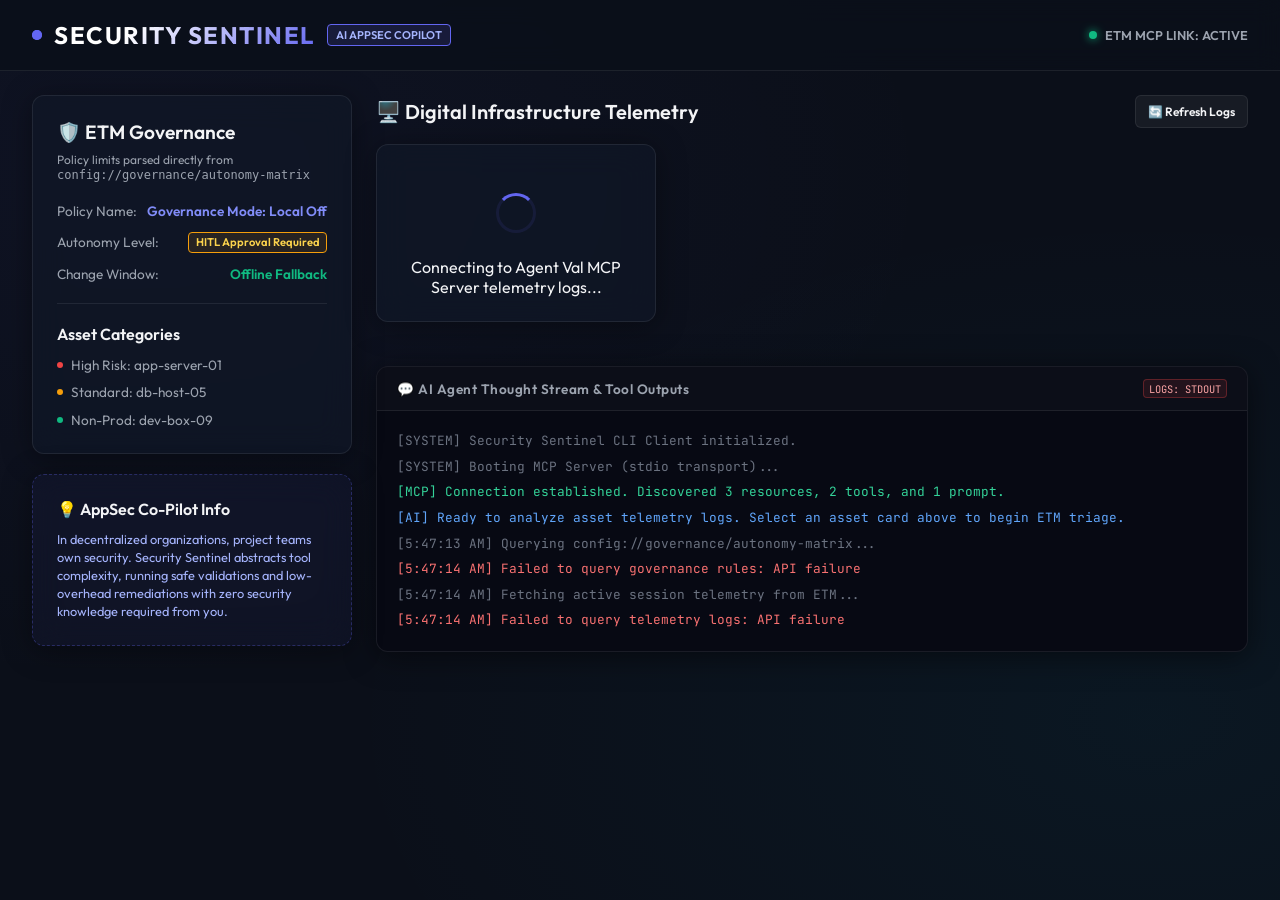
==== static/index.html @ 39149df4 "Implement Security Sentinel Web GUI dashboard and Python HTTP MCP backend orchestrator" ====
<!DOCTYPE html>
<html lang="en">
<head>
  <meta charset="UTF-8">
  <meta name="viewport" content="width=device-width, initial-scale=1.0">
  <title>Security Sentinel - AI AppSec Dashboard</title>
  <!-- Google Fonts for premium modern typography -->
  <link rel="preconnect" href="https://fonts.googleapis.com">
  <link rel="preconnect" href="https://fonts.gstatic.com" crossorigin>
  <link href="https://fonts.googleapis.com/css2?family=Outfit:wght@300;400;600;700&family=JetBrains+Mono:wght@400;700&display=swap" rel="stylesheet">
  <link rel="stylesheet" href="styles.css">
</head>
<body>

  <!-- Premium Glassmorphic Header -->
  <header class="app-header">
    <div class="header-logo">
      <span class="pulse-icon"></span>
      <h1>SECURITY SENTINEL</h1>
      <span class="badge">AI AppSec Copilot</span>
    </div>
    <div class="system-status">
      <span class="status-dot green"></span>
      <span>ETM MCP LINK: ACTIVE</span>
    </div>
  </header>

  <!-- Main Grid Layout -->
  <main class="dashboard-container">
    
    <!-- Left Sidebar: Policy & Governance -->
    <aside class="sidebar">
      <div class="card glass">
        <h2>🛡️ ETM Governance</h2>
        <p class="section-desc">Policy limits parsed directly from <code>config://governance/autonomy-matrix</code></p>
        
        <div class="policy-item">
          <span class="policy-label">Policy Name:</span>
          <span id="gov-policy-name" class="policy-value font-highlight">Loading...</span>
        </div>
        <div class="policy-item">
          <span class="policy-label">Autonomy Level:</span>
          <span class="policy-value badge-warning">HITL Approval Required</span>
        </div>
        <div class="policy-item">
          <span class="policy-label">Change Window:</span>
          <span id="gov-change-window" class="policy-value font-success">Loading...</span>
        </div>
        
        <hr class="card-divider">
        
        <h3>Asset Categories</h3>
        <div class="category-list">
          <div class="category-item">
            <span class="cat-dot red"></span>
            <span>High Risk: app-server-01</span>
          </div>
          <div class="category-item">
            <span class="cat-dot yellow"></span>
            <span>Standard: db-host-05</span>
          </div>
          <div class="category-item">
            <span class="cat-dot green"></span>
            <span>Non-Prod: dev-box-09</span>
          </div>
        </div>
      </div>

      <div class="card glass developer-notice">
        <h3>💡 AppSec Co-Pilot Info</h3>
        <p>In decentralized organizations, project teams own security. Security Sentinel abstracts tool complexity, running safe validations and low-overhead remediations with zero security knowledge required from you.</p>
      </div>
    </aside>

    <!-- Center Content: Assets & Console -->
    <section class="main-content">
      
      <!-- Telemetry Cards Grid -->
      <div class="assets-grid-header">
        <h2>🖥️ Digital Infrastructure Telemetry</h2>
        <button id="btn-refresh" class="btn btn-secondary">🔄 Refresh Logs</button>
      </div>
      
      <div class="assets-container">
        <!-- Telemetry Cards will be injected dynamically here -->
        <div id="assets-loading" class="card glass text-center">
          <div class="spinner"></div>
          <p>Connecting to Agent Val MCP Server telemetry logs...</p>
        </div>
      </div>

      <!-- Real-Time AI Agent Console -->
      <div class="console-section">
        <div class="console-header">
          <h3>💬 AI Agent Thought Stream & Tool Outputs</h3>
          <span class="badge-console">LOGS: STDOUT</span>
        </div>
        <div id="console-logs" class="console-body">
          <div class="log-line sys">[SYSTEM] Security Sentinel CLI Client initialized.</div>
          <div class="log-line sys">[SYSTEM] Booting MCP Server (stdio transport)...</div>
          <div class="log-line success">[MCP] Connection established. Discovered 3 resources, 2 tools, and 1 prompt.</div>
          <div class="log-line info">[AI] Ready to analyze asset telemetry logs. Select an asset card above to begin ETM triage.</div>
        </div>
      </div>

    </section>
  </main>

  <!-- HITL Approval Modal (Pre-Flight Blast Radius Assessment) -->
  <div id="hitl-modal" class="modal-overlay hidden">
    <div class="modal-container glass">
      
      <div class="modal-header">
        <h2>⚠️ Human-in-the-Loop Approval Required</h2>
        <button id="btn-close-modal" class="btn-close">&times;</button>
      </div>
      
      <div class="modal-body">
        <div class="validation-status-card">
          <div class="status-badge-container">
            <span class="status-badge verified">✔️ TruConfirm Exploit Verified</span>
          </div>
          <p><strong>TruConfirm</strong> successfully performed a safe execution check and confirmed active exploit path viability. <strong>Vulnerability is active and exploitable on this host.</strong></p>
        </div>

        <h3>🔍 Cryptographic Exploit Evidence</h3>
        <pre id="exploit-evidence" class="evidence-box">Loading validation evidence...</pre>

        <h3>📋 Pre-Flight Blast Radius Assessment</h3>
        <div class="blast-radius-box">
          <div class="blast-item">
            <strong>Target Asset:</strong> <span id="modal-asset-id" class="font-highlight">app-server-01</span>
          </div>
          <div class="blast-item">
            <strong>Active Threat:</strong> <span id="modal-cve-id" class="font-warning">CVE-2024-4577</span>
          </div>
          <div class="blast-item">
            <strong>Qualys Agent Footprint:</strong> <span class="font-success">RAM &lt; 5MB, CPU &lt; 0.5%</span> (Zero performance impact to active connections)
          </div>
          <div class="blast-item">
            <strong>SLA Downtime risk:</strong> <span class="font-success">None</span> (Zero-downtime hot-patch applied statefully)
          </div>
        </div>

        <div class="form-group">
          <label for="change-ticket-id"><strong>Change Control Ticket ID (Auditing Required):</strong></label>
          <input type="text" id="change-ticket-id" value="CC-9942" placeholder="e.g., CC-1002" class="form-control">
        </div>
      </div>

      <div class="modal-footer">
        <button id="btn-decline" class="btn btn-secondary">Decline & Quarantine</button>
        <button id="btn-approve" class="btn btn-primary">Authorize Patch Execution</button>
      </div>

    </div>
  </div>

  <script src="app.js"></script>
</body>
</html>
---- static/styles.css ----
/* ==============================================================================
   Security Sentinel GUI Styling System - Cyberpunk Glassmorphic Theme
   ============================================================================== */

:root {
  --bg-color: #0b0f19;
  --card-bg: rgba(17, 24, 39, 0.7);
  --card-border: rgba(255, 255, 255, 0.08);
  --text-main: #f3f4f6;
  --text-muted: #9ca3af;
  
  --primary: #6366f1;       /* Indigo */
  --primary-hover: #4f46e5;
  --success: #10b981;       /* Emerald */
  --success-glow: rgba(16, 185, 129, 0.2);
  --warning: #f59e0b;       /* Amber */
  --warning-glow: rgba(245, 158, 11, 0.2);
  --danger: #ef4444;        /* Crimson */
  --danger-glow: rgba(239, 68, 68, 0.2);
  --info: #06b6d4;          /* Cyan */
  --info-glow: rgba(6, 182, 212, 0.2);
  
  --font-sans: 'Outfit', sans-serif;
  --font-mono: 'JetBrains Mono', monospace;
}

* {
  box-sizing: border-box;
  margin: 0;
  padding: 0;
}

body {
  background-color: var(--bg-color);
  background-image: 
    radial-gradient(at 10% 20%, rgba(99, 102, 241, 0.05) 0px, transparent 50%),
    radial-gradient(at 90% 80%, rgba(6, 182, 212, 0.05) 0px, transparent 50%);
  color: var(--text-main);
  font-family: var(--font-sans);
  min-height: 100vh;
  display: flex;
  flex-direction: column;
  overflow-x: hidden;
}

/* ==============================================================================
   1. Header Styling
   ============================================================================== */

.app-header {
  display: flex;
  justify-content: space-between;
  align-items: center;
  padding: 1.25rem 2rem;
  background: rgba(11, 15, 25, 0.8);
  backdrop-filter: blur(12px);
  border-bottom: 1px solid var(--card-border);
  position: sticky;
  top: 0;
  z-index: 10;
}

.header-logo {
  display: flex;
  align-items: center;
  gap: 0.75rem;
}

.header-logo h1 {
  font-size: 1.5rem;
  font-weight: 700;
  letter-spacing: 1.5px;
  background: linear-gradient(135deg, #ffffff 30%, var(--primary) 100%);
  -webkit-background-clip: text;
  -webkit-text-fill-color: transparent;
}

.badge {
  background: rgba(99, 102, 241, 0.15);
  border: 1px solid var(--primary);
  color: #a5b4fc;
  font-size: 0.7rem;
  padding: 0.2rem 0.5rem;
  border-radius: 4px;
  font-weight: 600;
  text-transform: uppercase;
}

.system-status {
  display: flex;
  align-items: center;
  gap: 0.5rem;
  font-size: 0.8rem;
  font-weight: 600;
  color: var(--text-muted);
}

.status-dot {
  width: 8px;
  height: 8px;
  border-radius: 50%;
  display: inline-block;
}

.status-dot.green {
  background-color: var(--success);
  box-shadow: 0 0 10px var(--success);
}

.pulse-icon {
  width: 10px;
  height: 10px;
  background-color: var(--primary);
  border-radius: 50%;
  position: relative;
}

.pulse-icon::after {
  content: '';
  width: 100%;
  height: 100%;
  background-color: var(--primary);
  border-radius: 50%;
  position: absolute;
  top: 0;
  left: 0;
  animation: pulse 2s infinite;
}

@keyframes pulse {
  0% { transform: scale(1); opacity: 0.8; }
  100% { transform: scale(2.5); opacity: 0; }
}

/* ==============================================================================
   2. Main Layout Grid
   ============================================================================== */

.dashboard-container {
  display: grid;
  grid-template-columns: 320px 1fr;
  gap: 1.5rem;
  padding: 1.5rem 2rem;
  flex: 1;
}

/* ==============================================================================
   3. Card Component Styling
   ============================================================================== */

.card {
  border-radius: 12px;
  padding: 1.5rem;
  margin-bottom: 1.25rem;
  position: relative;
  transition: all 0.3s cubic-bezier(0.4, 0, 0.2, 1);
}

.card.glass {
  background: var(--card-bg);
  backdrop-filter: blur(16px);
  border: 1px solid var(--card-border);
  box-shadow: 0 4px 30px rgba(0, 0, 0, 0.4);
}

.card.glass:hover {
  border-color: rgba(255, 255, 255, 0.15);
  box-shadow: 0 8px 30px rgba(99, 102, 241, 0.05);
}

.card h2 {
  font-size: 1.2rem;
  font-weight: 600;
  margin-bottom: 0.5rem;
}

.card h3 {
  font-size: 1rem;
  font-weight: 600;
  margin-bottom: 0.75rem;
  color: var(--text-main);
}

.section-desc {
  font-size: 0.75rem;
  color: var(--text-muted);
  margin-bottom: 1.25rem;
}

.card-divider {
  border: 0;
  height: 1px;
  background: var(--card-border);
  margin: 1.25rem 0;
}

/* ==============================================================================
   4. Sidebar Content Styling
   ============================================================================== */

.policy-item {
  display: flex;
  justify-content: space-between;
  align-items: center;
  margin-bottom: 0.75rem;
  font-size: 0.85rem;
}

.policy-label {
  color: var(--text-muted);
}

.policy-value {
  font-weight: 600;
}

.policy-value.badge-warning {
  background: rgba(245, 158, 11, 0.1);
  border: 1px solid var(--warning);
  color: #fcd34d;
  font-size: 0.7rem;
  padding: 0.15rem 0.4rem;
  border-radius: 4px;
}

.category-list {
  display: flex;
  flex-direction: column;
  gap: 0.6rem;
  font-size: 0.85rem;
}

.category-item {
  display: flex;
  align-items: center;
  gap: 0.5rem;
  color: var(--text-muted);
}

.cat-dot {
  width: 6px;
  height: 6px;
  border-radius: 50%;
}
.cat-dot.red { background-color: var(--danger); }
.cat-dot.yellow { background-color: var(--warning); }
.cat-dot.green { background-color: var(--success); }

.developer-notice {
  background: rgba(99, 102, 241, 0.05) !important;
  border: 1px dashed rgba(99, 102, 241, 0.3) !important;
}

.developer-notice p {
  font-size: 0.8rem;
  line-height: 1.4;
  color: #a5b4fc;
}

/* ==============================================================================
   5. Telemetry Asset Cards
   ============================================================================== */

.assets-grid-header {
  display: flex;
  justify-content: space-between;
  align-items: center;
  margin-bottom: 1rem;
}

.assets-grid-header h2 {
  font-size: 1.25rem;
  font-weight: 600;
}

.assets-container {
  display: grid;
  grid-template-columns: repeat(auto-fill, minmax(280px, 1fr));
  gap: 1rem;
  margin-bottom: 1.5rem;
}

.asset-card {
  padding: 1.25rem;
  cursor: pointer;
}

.asset-card.active-selection {
  border-color: var(--primary) !important;
  box-shadow: 0 0 15px rgba(99, 102, 241, 0.15);
}

.asset-header {
  display: flex;
  justify-content: space-between;
  align-items: flex-start;
  margin-bottom: 0.75rem;
}

.asset-title h4 {
  font-size: 1.1rem;
  font-weight: 600;
  color: var(--text-main);
}

.asset-title span {
  font-size: 0.7rem;
  color: var(--text-muted);
}

.risk-badge {
  font-size: 0.75rem;
  font-weight: 700;
  padding: 0.25rem 0.5rem;
  border-radius: 6px;
  text-align: center;
}

.risk-badge.danger {
  background: rgba(239, 68, 68, 0.15);
  border: 1px solid var(--danger);
  color: #fca5a5;
  box-shadow: 0 0 10px rgba(239, 68, 68, 0.1);
}

.risk-badge.warning {
  background: rgba(245, 158, 11, 0.15);
  border: 1px solid var(--warning);
  color: #fcd34d;
}

.risk-badge.success {
  background: rgba(16, 185, 129, 0.15);
  border: 1px solid var(--success);
  color: #6ee7b7;
  box-shadow: 0 0 10px rgba(16, 185, 129, 0.1);
}

.asset-details {
  display: flex;
  flex-direction: column;
  gap: 0.4rem;
  font-size: 0.8rem;
  color: var(--text-muted);
  margin-bottom: 1rem;
}

.asset-details span strong {
  color: var(--text-main);
}

.asset-actions {
  display: flex;
  gap: 0.5rem;
}

.btn {
  font-family: var(--font-sans);
  font-size: 0.75rem;
  font-weight: 600;
  padding: 0.5rem 0.75rem;
  border-radius: 6px;
  border: none;
  cursor: pointer;
  display: flex;
  align-items: center;
  justify-content: center;
  transition: all 0.2s ease;
}

.btn-primary {
  background: var(--primary);
  color: white;
}

.btn-primary:hover {
  background: var(--primary-hover);
  box-shadow: 0 0 10px rgba(99, 102, 241, 0.3);
}

.btn-secondary {
  background: rgba(255, 255, 255, 0.05);
  border: 1px solid var(--card-border);
  color: var(--text-main);
}

.btn-secondary:hover {
  background: rgba(255, 255, 255, 0.1);
  border-color: rgba(255, 255, 255, 0.2);
}

.btn-success {
  background: var(--success);
  color: white;
}

.btn-success:hover {
  background: #059669;
  box-shadow: 0 0 10px rgba(16, 185, 129, 0.3);
}

/* ==============================================================================
   6. Diagnostic Logs Console
   ============================================================================== */

.console-section {
  display: flex;
  flex-direction: column;
  border-radius: 12px;
  background: #070913;
  border: 1px solid var(--card-border);
  box-shadow: 0 4px 30px rgba(0, 0, 0, 0.5);
  margin-top: 1rem;
  overflow: hidden;
}

.console-header {
  display: flex;
  justify-content: space-between;
  align-items: center;
  padding: 0.75rem 1.25rem;
  background: rgba(255, 255, 255, 0.02);
  border-bottom: 1px solid var(--card-border);
}

.console-header h3 {
  font-size: 0.85rem;
  font-weight: 600;
  letter-spacing: 0.5px;
  color: var(--text-muted);
}

.badge-console {
  font-family: var(--font-mono);
  font-size: 0.65rem;
  background: rgba(239, 68, 68, 0.1);
  border: 1px solid rgba(239, 68, 68, 0.3);
  color: #fca5a5;
  padding: 0.1rem 0.3rem;
  border-radius: 4px;
}

.console-body {
  font-family: var(--font-mono);
  font-size: 0.8rem;
  padding: 1.25rem;
  height: 240px;
  overflow-y: auto;
  display: flex;
  flex-direction: column;
  gap: 0.4rem;
  line-height: 1.5;
}

.log-line {
  white-space: pre-wrap;
}

.log-line.sys { color: #6b7280; }
.log-line.info { color: #60a5fa; }
.log-line.warning { color: #fbbf24; }
.log-line.danger { color: #f87171; }
.log-line.success { color: #34d399; }

/* ==============================================================================
   7. Loader & Spinner
   ============================================================================== */

.text-center { text-align: center; }

.spinner {
  width: 40px;
  height: 40px;
  border: 3px solid rgba(99, 102, 241, 0.1);
  border-top-color: var(--primary);
  border-radius: 50%;
  margin: 1.5rem auto;
  animation: spin 1s infinite linear;
}

@keyframes spin {
  0% { transform: rotate(0deg); }
  100% { transform: rotate(360deg); }
}

/* ==============================================================================
   8. Modal (HITL Authorization Box)
   ============================================================================== */

.modal-overlay {
  position: fixed;
  top: 0;
  left: 0;
  width: 100vw;
  height: 100vh;
  background: rgba(7, 9, 19, 0.85);
  backdrop-filter: blur(10px);
  display: flex;
  justify-content: center;
  align-items: center;
  z-index: 100;
  transition: opacity 0.3s ease;
}

.modal-overlay.hidden {
  display: none !important;
  opacity: 0;
  pointer-events: none;
}

.modal-container {
  width: 100%;
  max-width: 680px;
  border-radius: 16px;
  background: rgba(17, 25, 40, 0.75) !important;
  border: 1px solid rgba(255, 255, 255, 0.12) !important;
  box-shadow: 0 0 50px rgba(0, 0, 0, 0.8);
  display: flex;
  flex-direction: column;
  max-height: 85vh;
  overflow: hidden;
  animation: modalZoom 0.3s cubic-bezier(0.34, 1.56, 0.64, 1);
}

@keyframes modalZoom {
  0% { transform: scale(0.9); opacity: 0; }
  100% { transform: scale(1); opacity: 1; }
}

.modal-header {
  display: flex;
  justify-content: space-between;
  align-items: center;
  padding: 1.25rem 1.5rem;
  border-bottom: 1px solid var(--card-border);
}

.modal-header h2 {
  font-size: 1.15rem;
  font-weight: 600;
  color: var(--text-main);
  display: flex;
  align-items: center;
  gap: 0.5rem;
}

.btn-close {
  background: none;
  border: none;
  color: var(--text-muted);
  font-size: 1.5rem;
  cursor: pointer;
  transition: color 0.2s ease;
}

.btn-close:hover {
  color: white;
}

.modal-body {
  padding: 1.5rem;
  overflow-y: auto;
  display: flex;
  flex-direction: column;
  gap: 1.25rem;
}

.modal-body h3 {
  font-size: 0.9rem;
  font-weight: 600;
  text-transform: uppercase;
  letter-spacing: 0.5px;
  color: var(--text-muted);
}

.validation-status-card {
  background: rgba(16, 185, 129, 0.05);
  border: 1px solid rgba(16, 185, 129, 0.2);
  border-radius: 8px;
  padding: 1rem;
}

.status-badge-container {
  margin-bottom: 0.5rem;
}

.status-badge.verified {
  background: var(--success);
  color: white;
  font-size: 0.7rem;
  font-weight: 700;
  padding: 0.15rem 0.4rem;
  border-radius: 4px;
  text-transform: uppercase;
  display: inline-block;
  box-shadow: 0 0 10px var(--success-glow);
}

.validation-status-card p {
  font-size: 0.85rem;
  line-height: 1.4;
  color: #a7f3d0;
}

.evidence-box {
  font-family: var(--font-mono);
  font-size: 0.75rem;
  background: #05070d;
  border: 1px solid var(--card-border);
  border-radius: 8px;
  padding: 1rem;
  overflow-x: auto;
  max-height: 140px;
  color: #34d399;
}

.blast-radius-box {
  background: rgba(255, 255, 255, 0.02);
  border: 1px solid var(--card-border);
  border-radius: 8px;
  padding: 1rem;
  display: grid;
  grid-template-columns: repeat(2, 1fr);
  gap: 0.75rem;
  font-size: 0.85rem;
}

.form-group {
  display: flex;
  flex-direction: column;
  gap: 0.5rem;
}

.form-group label {
  font-size: 0.85rem;
  color: var(--text-muted);
}

.form-control {
  background: rgba(255, 255, 255, 0.03);
  border: 1px solid var(--card-border);
  border-radius: 6px;
  padding: 0.6rem 0.8rem;
  color: white;
  font-family: var(--font-sans);
  font-size: 0.85rem;
  outline: none;
  transition: border-color 0.2s ease;
}

.form-control:focus {
  border-color: var(--primary);
  box-shadow: 0 0 5px rgba(99, 102, 241, 0.2);
}

.modal-footer {
  display: flex;
  justify-content: flex-end;
  gap: 0.75rem;
  padding: 1.25rem 1.5rem;
  border-top: 1px solid var(--card-border);
  background: rgba(0, 0, 0, 0.15);
}

/* ==============================================================================
   9. Text Highlight Helpers
   ============================================================================== */

.font-highlight { color: #818cf8; font-weight: 600; }
.font-success { color: var(--success); font-weight: 600; }
.font-warning { color: var(--warning); font-weight: 600; }
.font-danger { color: var(--danger); font-weight: 600; }
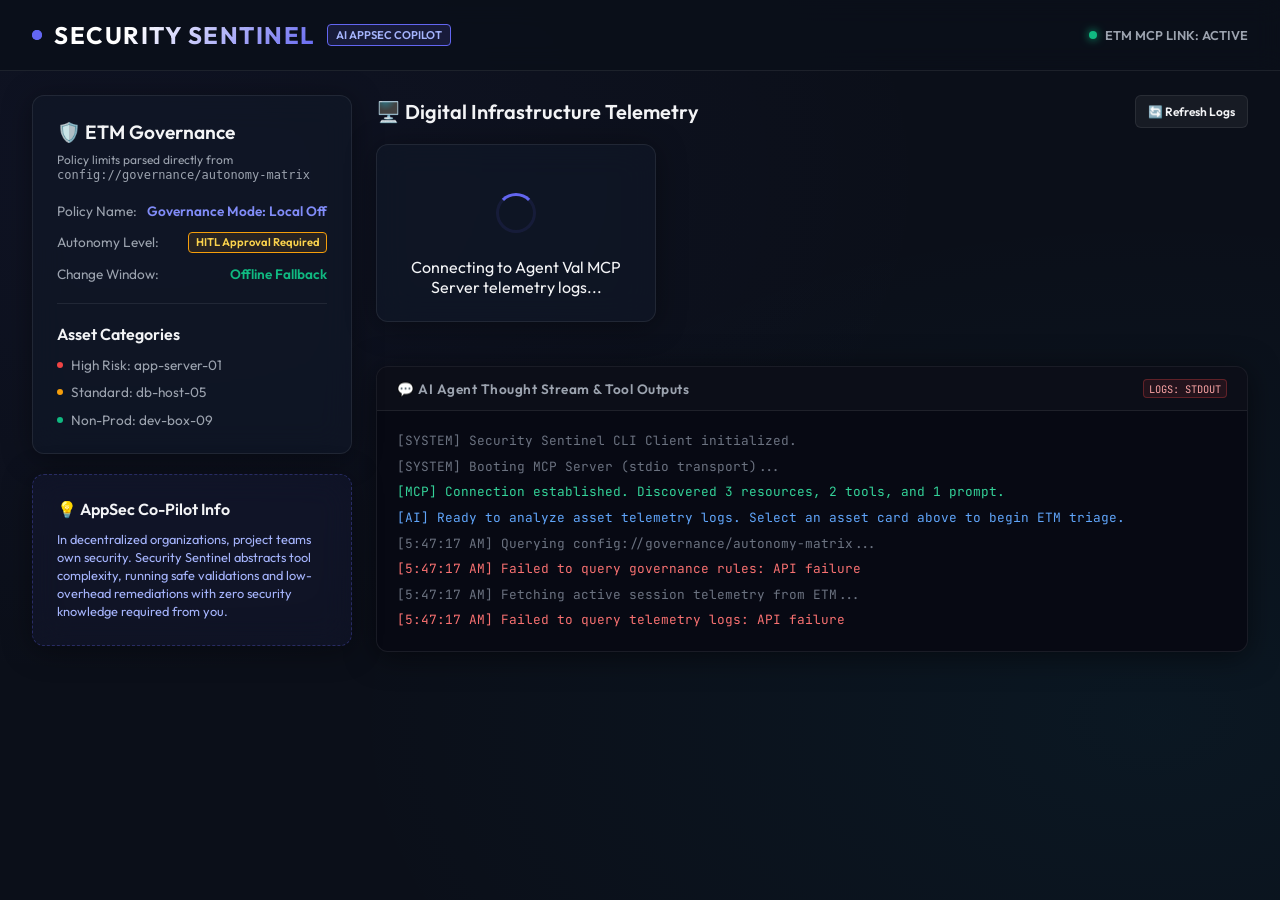
==== commit 789f4aea: "Fix DOM selector error in index.html by adding assets-container ID" ====
--- a/static/index.html
+++ b/static/index.html
@@ -81,7 +81,7 @@
         <button id="btn-refresh" class="btn btn-secondary">🔄 Refresh Logs</button>
       </div>
       
-      <div class="assets-container">
+      <div id="assets-container" class="assets-container">
         <!-- Telemetry Cards will be injected dynamically here -->
         <div id="assets-loading" class="card glass text-center">
           <div class="spinner"></div>
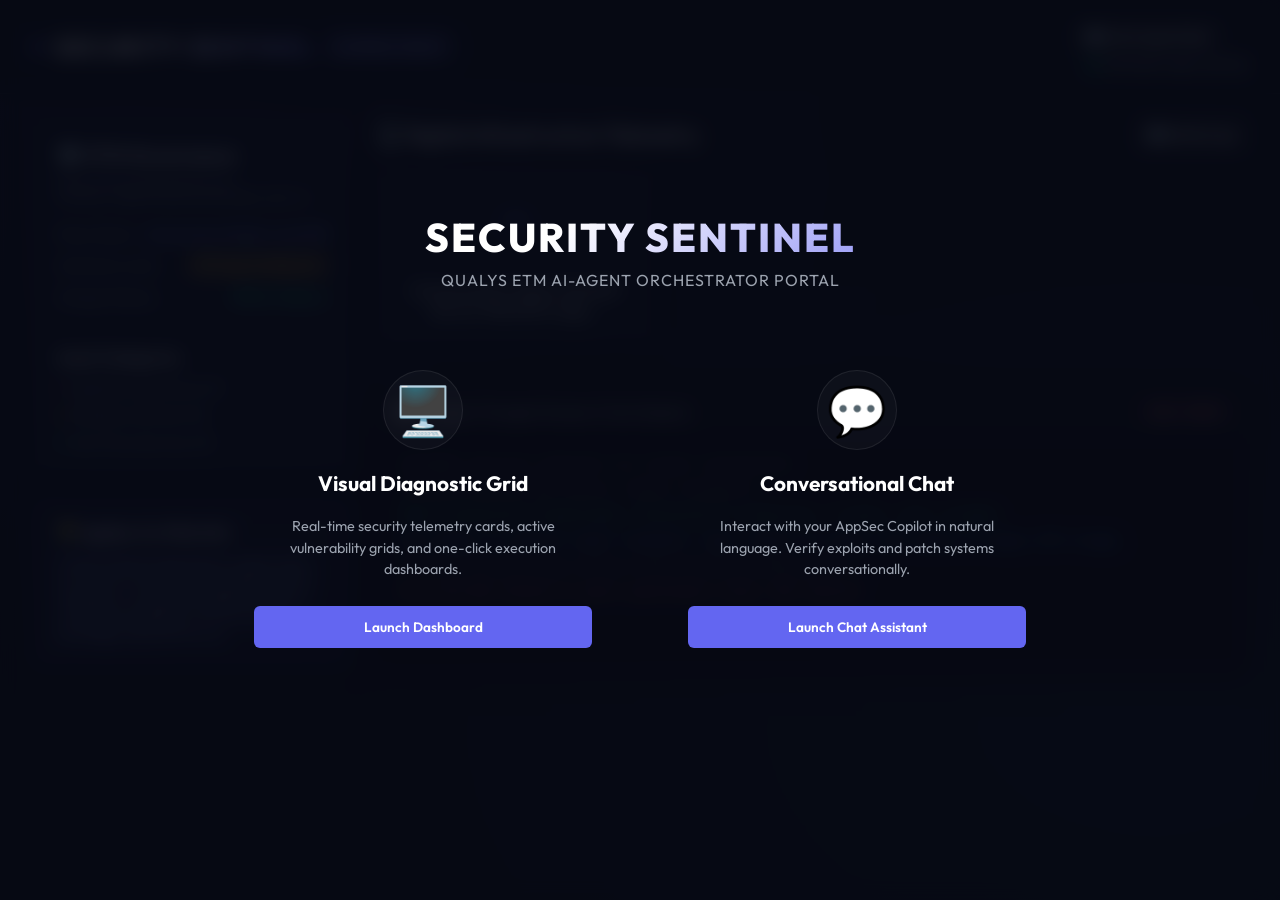
==== commit 670260d2: "Implement Conversational Chat Assistant, Selector Portal Splash Screen, and Standalone Simulators" ====
--- a/static/index.html
+++ b/static/index.html
@@ -12,23 +12,51 @@
 </head>
 <body>
 
+  <!-- Landing Splash Screen: Agent Choice Selector -->
+  <div id="landing-splash" class="modal-overlay">
+    <div class="splash-container">
+      <div class="splash-header text-center">
+        <span class="pulse-icon"></span>
+        <h2>SECURITY SENTINEL</h2>
+        <p class="splash-subtitle">Qualys ETM AI-Agent Orchestrator Portal</p>
+      </div>
+      <div class="choice-cards-container">
+        <div id="choice-dashboard" class="choice-card glass text-center">
+          <div class="choice-icon">🖥️</div>
+          <h3>Visual Diagnostic Grid</h3>
+          <p>Real-time security telemetry cards, active vulnerability grids, and one-click execution dashboards.</p>
+          <button class="btn btn-primary btn-choice">Launch Dashboard</button>
+        </div>
+        <div id="choice-chat" class="choice-card glass text-center">
+          <div class="choice-icon">💬</div>
+          <h3>Conversational Chat</h3>
+          <p>Interact with your AppSec Copilot in natural language. Verify exploits and patch systems conversationally.</p>
+          <button class="btn btn-primary btn-choice">Launch Chat Assistant</button>
+        </div>
+      </div>
+    </div>
+  </div>
+
   <!-- Premium Glassmorphic Header -->
   <header class="app-header">
     <div class="header-logo">
-      <span class="pulse-icon"></span>
+      <span id="header-status-pulse" class="pulse-icon"></span>
       <h1>SECURITY SENTINEL</h1>
-      <span class="badge">AI AppSec Copilot</span>
-    </div>
-    <div class="system-status">
-      <span class="status-dot green"></span>
-      <span>ETM MCP LINK: ACTIVE</span>
+      <span id="active-mode-badge" class="badge">AI AppSec Copilot</span>
+    </div>
+    <div class="header-actions">
+      <button id="btn-toggle-interface" class="btn btn-secondary">🔄 Switch Agent Mode</button>
+      <div class="system-status" style="margin-left: 1rem; display: inline-flex;">
+        <span class="status-dot green"></span>
+        <span>ETM MCP LINK: ACTIVE</span>
+      </div>
     </div>
   </header>
 
   <!-- Main Grid Layout -->
   <main class="dashboard-container">
     
-    <!-- Left Sidebar: Policy & Governance -->
+    <!-- Left Sidebar: Policy & Governance (Persistent across both views) -->
     <aside class="sidebar">
       <div class="card glass">
         <h2>🛡️ ETM Governance</h2>
@@ -72,10 +100,10 @@
       </div>
     </aside>
 
-    <!-- Center Content: Assets & Console -->
-    <section class="main-content">
-      
-      <!-- Telemetry Cards Grid -->
+    <!-- Center Content Viewports (Toggled via JS) -->
+    
+    <!-- VIEWPORT 1: Visual Diagnostic Dashboard Grid -->
+    <section id="dashboard-viewport" class="main-content">
       <div class="assets-grid-header">
         <h2>🖥️ Digital Infrastructure Telemetry</h2>
         <button id="btn-refresh" class="btn btn-secondary">🔄 Refresh Logs</button>
@@ -102,8 +130,61 @@
           <div class="log-line info">[AI] Ready to analyze asset telemetry logs. Select an asset card above to begin ETM triage.</div>
         </div>
       </div>
-
     </section>
+
+    <!-- VIEWPORT 2: Conversational Chat Assistant Interface -->
+    <section id="chat-viewport" class="main-content hidden">
+      <div class="assets-grid-header">
+        <h2>💬 Conversational Security Sentinel</h2>
+        <span class="badge badge-chat">Model: Gemini 2.5 Flash</span>
+      </div>
+      
+      <div class="chat-grid-container">
+        <!-- Left Side: Chat Workspace -->
+        <div class="chat-card-container card glass">
+          <div id="chat-messages-container" class="chat-messages">
+            <!-- Initial Greeting from Sentinel AI -->
+            <div class="message-bubble bot">
+              <div class="message-sender">Security Sentinel [AI]</div>
+              <div class="message-text">Hello! I am your Qualys ETM Security Sentinel. I am connected directly to the Agent Val MCP Server.<br><br>I can query security telemetry, execute safe TruConfirm validations, and run Cloud Agent patch mitigations. How can I protect your application servers today?</div>
+            </div>
+          </div>
+          
+          <!-- Typing Indicator -->
+          <div id="chat-typing-indicator" class="typing-indicator hidden">
+            <span></span><span></span><span></span>
+          </div>
+
+          <!-- Suggested Quickprompts -->
+          <div class="chat-suggestions-container">
+            <span class="suggestions-label">Try asking:</span>
+            <div class="chat-suggestions">
+              <button class="btn btn-secondary btn-suggest">🔍 Check telemetry logs for app-server-01</button>
+              <button class="btn btn-secondary btn-suggest">⚡ Run exploit validation check on app-server-01</button>
+              <button class="btn btn-secondary btn-suggest">🛠️ Apply patch mitigation using CC-9942</button>
+            </div>
+          </div>
+
+          <!-- Message Input Bar -->
+          <form id="chat-input-form" class="chat-input-bar">
+            <input type="text" id="chat-message-input" autocomplete="off" placeholder="Ask Sentinel to check vulnerabilities, run TruConfirm, or patch hosts..." class="form-control chat-input">
+            <button type="submit" id="btn-chat-send" class="btn btn-primary">Send Message</button>
+          </form>
+        </div>
+
+        <!-- Right Side: Active Asset Posture Monitor (Dynamic Sidebar) -->
+        <div class="posture-sidebar">
+          <div class="card glass">
+            <h3>🖥️ Live Posture Monitor</h3>
+            <p class="section-desc">Active telemetry status updated dynamically by chat commands</p>
+            <div id="chat-posture-list" class="chat-posture-list">
+              <!-- Inline compact list of assets and scores -->
+            </div>
+          </div>
+        </div>
+      </div>
+    </section>
+
   </main>
 
   <!-- HITL Approval Modal (Pre-Flight Blast Radius Assessment) -->
--- a/static/styles.css
+++ b/static/styles.css
@@ -670,3 +670,335 @@
 .font-success { color: var(--success); font-weight: 600; }
 .font-warning { color: var(--warning); font-weight: 600; }
 .font-danger { color: var(--danger); font-weight: 600; }
+
+/* ==============================================================================
+   10. New Selection Landing Page Styles
+   ============================================================================== */
+
+.splash-container {
+  width: 100%;
+  max-width: 900px;
+  padding: 2rem;
+  animation: modalZoom 0.4s cubic-bezier(0.34, 1.56, 0.64, 1);
+}
+
+.splash-header h2 {
+  font-size: 2.5rem;
+  font-weight: 800;
+  letter-spacing: 2px;
+  margin-bottom: 0.5rem;
+  background: linear-gradient(135deg, #ffffff 40%, var(--primary) 100%);
+  -webkit-background-clip: text;
+  -webkit-text-fill-color: transparent;
+}
+
+.splash-subtitle {
+  color: var(--text-muted);
+  font-size: 1rem;
+  margin-bottom: 2.5rem;
+  text-transform: uppercase;
+  letter-spacing: 1px;
+}
+
+.choice-cards-container {
+  display: grid;
+  grid-template-columns: repeat(2, 1fr);
+  gap: 2rem;
+}
+
+.choice-card {
+  padding: 2.5rem 2rem;
+  display: flex;
+  flex-direction: column;
+  align-items: center;
+  gap: 1.25rem;
+  border-radius: 16px;
+  cursor: pointer;
+  transition: all 0.3s cubic-bezier(0.4, 0, 0.2, 1);
+}
+
+.choice-card:hover {
+  transform: translateY(-8px);
+  border-color: var(--primary) !important;
+  box-shadow: 0 10px 40px rgba(99, 102, 241, 0.15) !important;
+}
+
+.choice-icon {
+  font-size: 3rem;
+  background: rgba(255, 255, 255, 0.03);
+  width: 80px;
+  height: 80px;
+  border-radius: 50%;
+  display: flex;
+  align-items: center;
+  justify-content: center;
+  border: 1px solid var(--card-border);
+}
+
+.choice-card h3 {
+  font-size: 1.3rem;
+  font-weight: 700;
+  color: white;
+}
+
+.choice-card p {
+  font-size: 0.9rem;
+  color: var(--text-muted);
+  line-height: 1.5;
+  min-height: 70px;
+}
+
+.btn-choice {
+  width: 100%;
+  padding: 0.75rem 1.5rem !important;
+  font-size: 0.85rem !important;
+}
+
+.hidden {
+  display: none !important;
+}
+
+/* ==============================================================================
+   11. New Conversational Chat Workspace Styles
+   ============================================================================== */
+
+.chat-grid-container {
+  display: grid;
+  grid-template-columns: 1fr 280px;
+  gap: 1.5rem;
+  height: calc(100vh - 160px);
+}
+
+.chat-card-container {
+  display: flex;
+  flex-direction: column;
+  height: 100%;
+  padding: 1.25rem !important;
+  overflow: hidden;
+}
+
+.chat-messages {
+  flex: 1;
+  overflow-y: auto;
+  padding: 0.5rem;
+  display: flex;
+  flex-direction: column;
+  gap: 1rem;
+  margin-bottom: 1rem;
+  border-radius: 8px;
+}
+
+.message-bubble {
+  max-width: 85%;
+  padding: 1rem;
+  border-radius: 12px;
+  line-height: 1.5;
+  font-size: 0.9rem;
+  animation: messageSlideIn 0.3s cubic-bezier(0.16, 1, 0.3, 1);
+}
+
+@keyframes messageSlideIn {
+  0% { transform: translateY(10px); opacity: 0; }
+  100% { transform: translateY(0); opacity: 1; }
+}
+
+.message-bubble.user {
+  background: var(--primary);
+  color: white;
+  align-self: flex-end;
+  border-bottom-right-radius: 2px;
+  box-shadow: 0 4px 15px rgba(99, 102, 241, 0.2);
+}
+
+.message-bubble.bot {
+  background: rgba(255, 255, 255, 0.03);
+  border: 1px solid var(--card-border);
+  color: var(--text-main);
+  align-self: flex-start;
+  border-bottom-left-radius: 2px;
+}
+
+.message-sender {
+  font-size: 0.75rem;
+  font-weight: 700;
+  margin-bottom: 0.35rem;
+  text-transform: uppercase;
+  letter-spacing: 0.5px;
+}
+
+.message-bubble.user .message-sender {
+  color: #c7d2fe;
+}
+
+.message-bubble.bot .message-sender {
+  color: var(--info);
+}
+
+.message-text {
+  word-break: break-word;
+}
+
+.message-text code {
+  font-family: var(--font-mono);
+  background: rgba(0, 0, 0, 0.3);
+  padding: 0.1rem 0.3rem;
+  border-radius: 4px;
+  font-size: 0.8rem;
+  color: #34d399;
+}
+
+.message-text pre {
+  font-family: var(--font-mono);
+  background: #05070d;
+  border: 1px solid var(--card-border);
+  border-radius: 6px;
+  padding: 0.75rem;
+  font-size: 0.8rem;
+  color: #34d399;
+  margin: 0.5rem 0;
+  overflow-x: auto;
+}
+
+/* Typing Indicator Animation */
+.typing-indicator {
+  display: flex;
+  align-items: center;
+  gap: 4px;
+  padding: 0.75rem 1rem;
+  background: rgba(255, 255, 255, 0.03);
+  border: 1px solid var(--card-border);
+  border-radius: 12px;
+  width: fit-content;
+  align-self: flex-start;
+  margin-bottom: 1rem;
+}
+
+.typing-indicator span {
+  width: 6px;
+  height: 6px;
+  background-color: var(--text-muted);
+  border-radius: 50%;
+  display: inline-block;
+  animation: typingBounce 1.4s infinite ease-in-out both;
+}
+
+.typing-indicator span:nth-child(1) { animation-delay: -0.32s; }
+.typing-indicator span:nth-child(2) { animation-delay: -0.16s; }
+
+@keyframes typingBounce {
+  0%, 80%, 100% { transform: scale(0); }
+  40% { transform: scale(1); }
+}
+
+/* Quick suggestions toolbar */
+.chat-suggestions-container {
+  margin-bottom: 0.75rem;
+}
+
+.suggestions-label {
+  font-size: 0.75rem;
+  color: var(--text-muted);
+  margin-bottom: 0.4rem;
+  display: block;
+}
+
+.chat-suggestions {
+  display: flex;
+  gap: 0.5rem;
+  overflow-x: auto;
+  padding-bottom: 0.25rem;
+}
+
+.btn-suggest {
+  font-size: 0.7rem !important;
+  padding: 0.4rem 0.6rem !important;
+  white-space: nowrap;
+  flex-shrink: 0;
+}
+
+.chat-input-bar {
+  display: flex;
+  gap: 0.5rem;
+  background: rgba(255, 255, 255, 0.01);
+  border-top: 1px solid var(--card-border);
+  padding-top: 0.75rem;
+}
+
+.chat-input {
+  flex: 1;
+}
+
+#btn-chat-send {
+  padding: 0.6rem 1.25rem !important;
+}
+
+/* Dynamic Sidebar Asset list */
+.posture-sidebar {
+  height: 100%;
+}
+
+.posture-sidebar .card {
+  height: 100%;
+  margin-bottom: 0 !important;
+}
+
+.chat-posture-list {
+  display: flex;
+  flex-direction: column;
+  gap: 0.75rem;
+  margin-top: 1rem;
+}
+
+.posture-item {
+  background: rgba(255, 255, 255, 0.02);
+  border: 1px solid var(--card-border);
+  border-radius: 8px;
+  padding: 0.75rem;
+  display: flex;
+  justify-content: space-between;
+  align-items: center;
+}
+
+.posture-meta h5 {
+  font-size: 0.85rem;
+  font-weight: 600;
+  color: white;
+}
+
+.posture-meta span {
+  font-size: 0.7rem;
+  color: var(--text-muted);
+}
+
+.posture-score {
+  font-size: 0.75rem;
+  font-weight: 700;
+  padding: 0.15rem 0.4rem;
+  border-radius: 4px;
+}
+
+.posture-score.danger { background: rgba(239, 68, 68, 0.15); border: 1px solid var(--danger); color: #fca5a5; }
+.posture-score.warning { background: rgba(245, 158, 11, 0.15); border: 1px solid var(--warning); color: #fcd34d; }
+.posture-score.success { background: rgba(16, 185, 129, 0.15); border: 1px solid var(--success); color: #6ee7b7; }
+
+.badge-chat {
+  background: rgba(6, 182, 212, 0.15);
+  border: 1px solid var(--info);
+  color: #c7d2fe;
+  font-size: 0.7rem;
+  padding: 0.2rem 0.5rem;
+  border-radius: 4px;
+}
+
+/* Spinner Inline animation */
+.spinner-inline {
+  width: 12px;
+  height: 12px;
+  border: 2px solid rgba(255, 255, 255, 0.2);
+  border-top-color: white;
+  border-radius: 50%;
+  display: inline-block;
+  margin-right: 5px;
+  animation: spin 0.8s infinite linear;
+  vertical-align: middle;
+}
